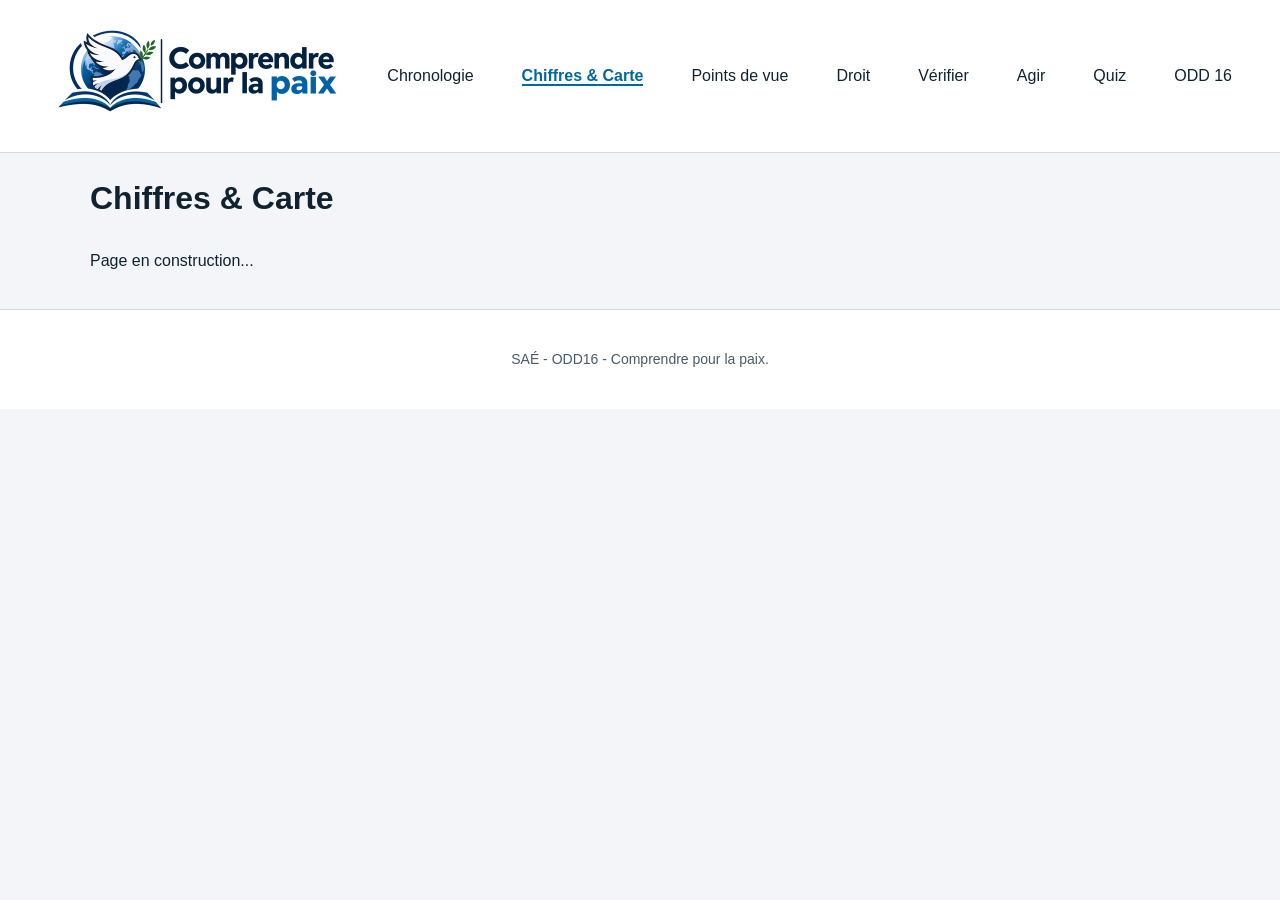
==== chiffres.html @ 1929a275 "Squelette du site : 8 pages, header, footer, responsive" ====
<!DOCTYPE html>
<html lang="fr">

<head>
    <meta charset="UTF-8">
    <meta name="viewport" content="width=device-width,initial-scale=1">
    <title>Chiffres &amp; Carte - Comprendre pour la paix</title>
    <link rel="stylesheet" href="css/style.css">
</head>

<body>
    <header>
        <a href="index.html"><img src="images/logov.png" alt="Logo du site" class="logov"></a>
        <nav>
            <ul>
                <li><a href="chronologie.html">Chronologie</a></li>
                <li><a href="chiffres.html" class="actif">Chiffres &amp; Carte</a></li>
                <li><a href="points-de-vue.html">Points de vue</a></li>
                <li><a href="droit.html">Droit</a></li>
                <li><a href="verifier.html">Vérifier</a></li>
                <li><a href="agir.html">Agir</a></li>
                <li><a href="quiz.html">Quiz</a></li>
                <li><a
                        href="https://www.agenda-2030.fr/17-objectifs-de-developpement-durable/article/odd16-promouvoir-l-avenement-de-societes-pacifiques-et-ouvertes-aux-fins-du">ODD
                        16</a></li>
            </ul>
        </nav>
    </header>
    <main>
        <h1>Chiffres &amp; Carte</h1>
        <p>Page en construction...</p>
    </main>
    <footer>
        <p>SAÉ - ODD16 - Comprendre pour la paix.</p>
    </footer>
</body>

</html>
---- css/style.css ----
header {
    background-color: #FFFFFF;
    padding: 20px 48px;
    border-bottom: 1px solid #CFDAE2;
    display: flex;
    justify-content: space-between;
    align-items: center;
}

nav ul {
    list-style: none;
    display: flex;
    gap: 48px;
    margin: 0;
    padding: 0;
}

main {
    padding: 20px 48px;
    max-width: 1100px;
    margin: 0 auto;
}

footer {
    background-color: #FFFFFF;
    padding: 24px 48px;
    border-top: 1px solid #CFDAE2;
    text-align: center;
    font-size: 14px;
    color: #4A5B68;
}

.logov {
    width: 300px;
    height: auto;
}

body {
    font-family: Arial, sans-serif;
    margin: 0;
    padding: 0;
    background-color: #f3f5f8;
    color: #10222F;
    line-height: 1.6;
}

nav a {
    color: #10222F;
    text-decoration: none;
}


nav a:hover {
    color: #00689D;
}

h1 {
    color: #10222F;
    margin: 0 0 24px;
}

.hero h1 {
    font-size: 48px;
    margin: 0 0 24px;
    color: #10222F;
}

.intro {
    font-size: 19px;
    max-width: 560px;
    color: #4A5B68;
}

.boutons {
    display: flex;
    gap: 12px;
}

.bouton {
    padding: 14px 26px;
    border-radius: 6px;
    text-decoration: none;
    font-weight: bold;
    color: #FFFFFF;
    background-color: #00689D;
    transition: transform 0.2s, background-color 0.2s;
    border: 2px solid #00689D;
}


.bouton-secondaire {
    background-color: transparent;
    border: 2px solid #10222F;
    color: #10222F;
}

.bouton:hover {
    background-color: #005580;
    color: #FFFFFF;
    transform: scale(1.05);
}

nav a.actif {
    color: #00689D;
    font-weight: bold;
    border-bottom: 2px solid #00689D;
}

@media (max-width: 768px) {
    header {
        flex-direction: column;
        gap: 16px;
    }

    nav ul {
        flex-wrap: wrap;
        gap: 12px 20px;
        justify-content: center;
    }
    .hero h1 {
        font-size: 32px;
    }
    .boutons{
        flex-direction: column;
    }

    header, main, footer {
        padding: 20px;
    }
}
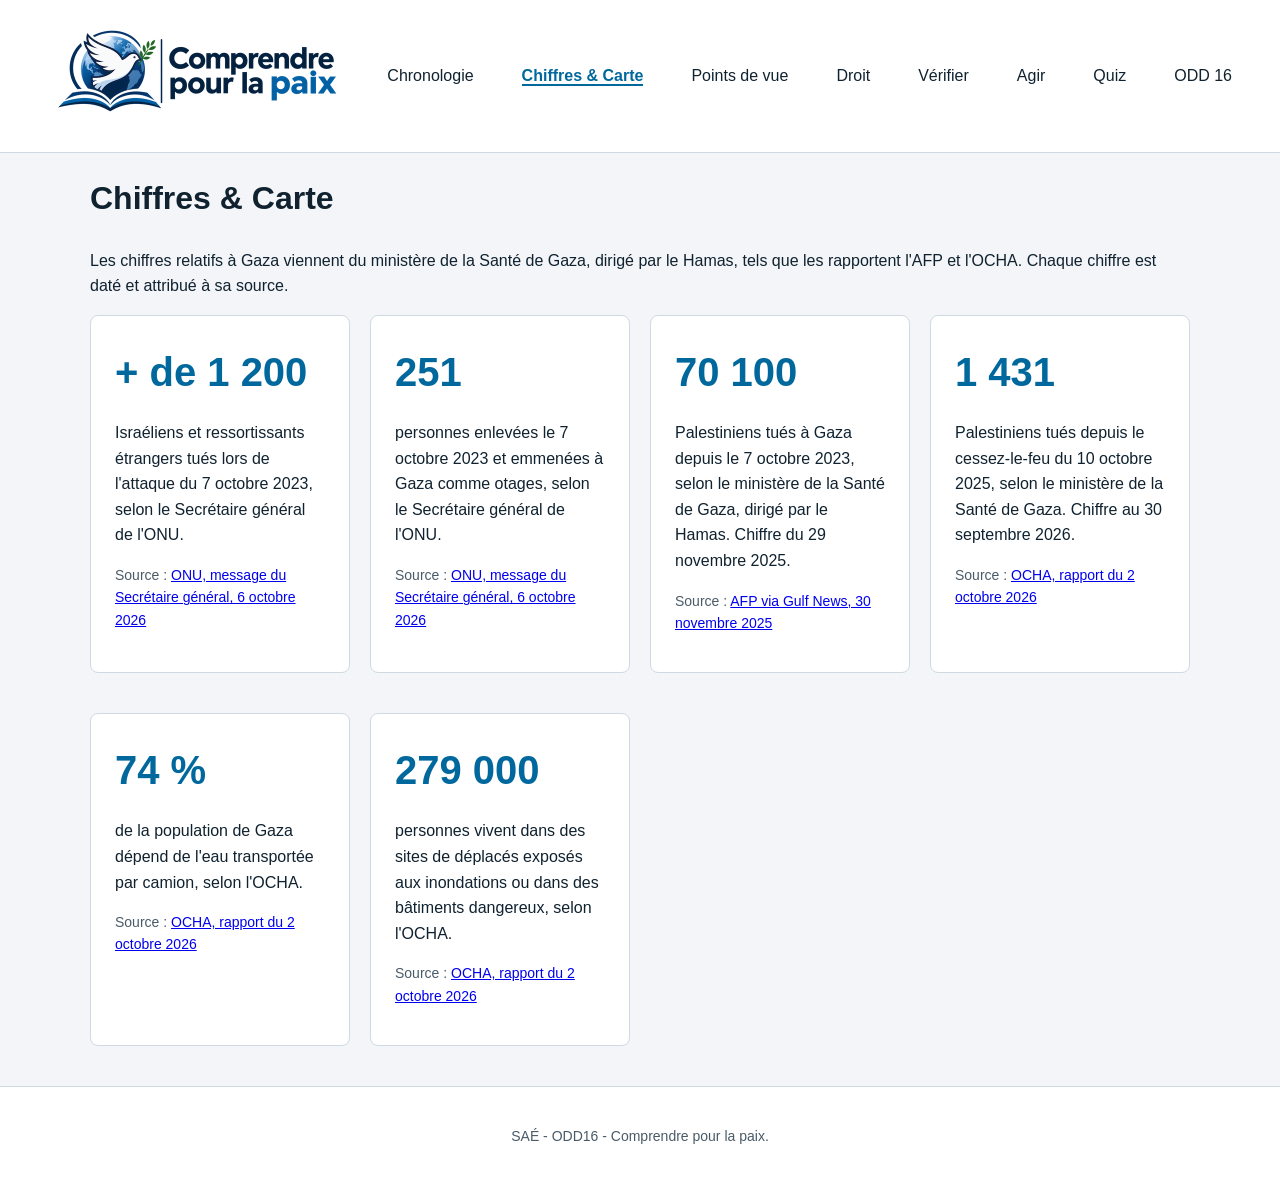
==== commit 23787338: "Page Chiffres : 6 dates sourcées" ====
--- a/chiffres.html
+++ b/chiffres.html
@@ -28,7 +28,39 @@
     </header>
     <main>
         <h1>Chiffres &amp; Carte</h1>
-        <p>Page en construction...</p>
+        <p>Les chiffres relatifs à Gaza viennent du ministère de la Santé de Gaza, dirigé par le Hamas, tels que les rapportent l'AFP et l'OCHA. Chaque chiffre est daté et attribué à sa source.</p>
+        <div class="chiffres">
+            <article class="chiffre">
+                <p class="valeur">+ de 1 200</p>
+                <p>Israéliens et ressortissants étrangers tués lors de l'attaque du 7 octobre 2023, selon le Secrétaire général de l'ONU.</p>
+                <p class="source">Source : <a href="https://www.un.org/unispal/document/secretary-generals-message-marking-three-years-since-the-attacks-of-7-october-2023/">ONU, message du Secrétaire général, 6 octobre 2026</a></p>
+            </article>
+            <article class="chiffre">
+                <p class="valeur">251</p>
+                <p>personnes enlevées le 7 octobre 2023 et emmenées à Gaza comme otages, selon le Secrétaire général de l'ONU.</p>
+                <p class="source">Source : <a href="https://www.un.org/unispal/document/secretary-generals-message-marking-three-years-since-the-attacks-of-7-october-2023/">ONU, message du Secrétaire général, 6 octobre 2026</a></p>
+            </article>
+            <article class="chiffre">
+                <p class="valeur">70 100</p>
+                <p>Palestiniens tués à Gaza depuis le 7 octobre 2023, selon le ministère de la Santé de Gaza, dirigé par le Hamas. Chiffre du 29 novembre 2025.</p>
+                <p class="source">Source : <a href="https://gulfnews.com/world/mena/death-toll-from-gaza-war-surpasses-70000-health-ministry-1.500364057">AFP via Gulf News, 30 novembre 2025</a></p>
+            </article>
+            <article class="chiffre">
+                <p class="valeur">1 431</p>
+                <p>Palestiniens tués depuis le cessez-le-feu du 10 octobre 2025, selon le ministère de la Santé de Gaza. Chiffre au 30 septembre 2026.</p>
+                <p class="source">Source : <a href="https://www.ochaopt.org/content/humanitarian-situation-report-2-october-2026">OCHA, rapport du 2 octobre 2026</a></p>
+            </article>
+            <article class="chiffre">
+                <p class="valeur">74 %</p>
+                <p>de la population de Gaza dépend de l'eau transportée par camion, selon l'OCHA.</p>
+                <p class="source">Source : <a href="https://www.ochaopt.org/content/humanitarian-situation-report-2-october-2026">OCHA, rapport du 2 octobre 2026</a></p>
+            </article>
+            <article class="chiffre">
+                <p class="valeur">279 000</p>
+                <p>personnes vivent dans des sites de déplacés exposés aux inondations ou dans des bâtiments dangereux, selon l'OCHA.</p>
+                <p class="source">Source : <a href="https://www.ochaopt.org/content/humanitarian-situation-report-2-october-2026">OCHA, rapport du 2 octobre 2026</a></p>
+            </article>
+        </div>
     </main>
     <footer>
         <p>SAÉ - ODD16 - Comprendre pour la paix.</p>
--- a/css/style.css
+++ b/css/style.css
@@ -105,13 +105,62 @@
     font-weight: bold;
     border-bottom: 2px solid #00689D;
 }
+.evenement, .bloc, .chiffre {
+    border: 1px solid #CFDAE2;
+    padding: 24px;
+    background-color: #FFFFFF;
+    border-radius: 8px;
+    margin-bottom: 20px;
+    position: relative;
+}
+.evenement::before {
+    content: "";
+    position: absolute;
+    left: -42px;
+    top: 28px;
+    width: 16px;
+    height: 16px;
+    border-radius: 50%;
+    background-color: #00689D;
+}
+
+
+.source {
+    font-size: 14px;
+    color: #4A5B68;
+}
+
+.frise {
+    padding-left: 32px;
+    border-left: 2px solid #CFDAE2;
+}
+
+.points-de-vue{
+    display: grid;
+    grid-template-columns: repeat(3, 1fr);
+    gap: 20px;
+}
+.chiffres {
+    display: grid;
+    grid-template-columns: repeat(auto-fit, minmax(240px, 1fr));
+    gap: 20px;
+}
+
+.valeur {
+    font-size: 40px;
+    font-weight: bold;
+    color: #00689D;
+    margin: 0;
+}
 
 @media (max-width: 768px) {
     header {
         flex-direction: column;
         gap: 16px;
     }
-
+    .points-de-vue{
+        grid-template-columns: 1fr;
+    }
     nav ul {
         flex-wrap: wrap;
         gap: 12px 20px;
@@ -123,6 +172,12 @@
     .boutons{
         flex-direction: column;
     }
+    .frise {
+    padding-left: 24px;
+    }
+    .evenement::before {
+    left: -34px;
+}
 
     header, main, footer {
         padding: 20px;
